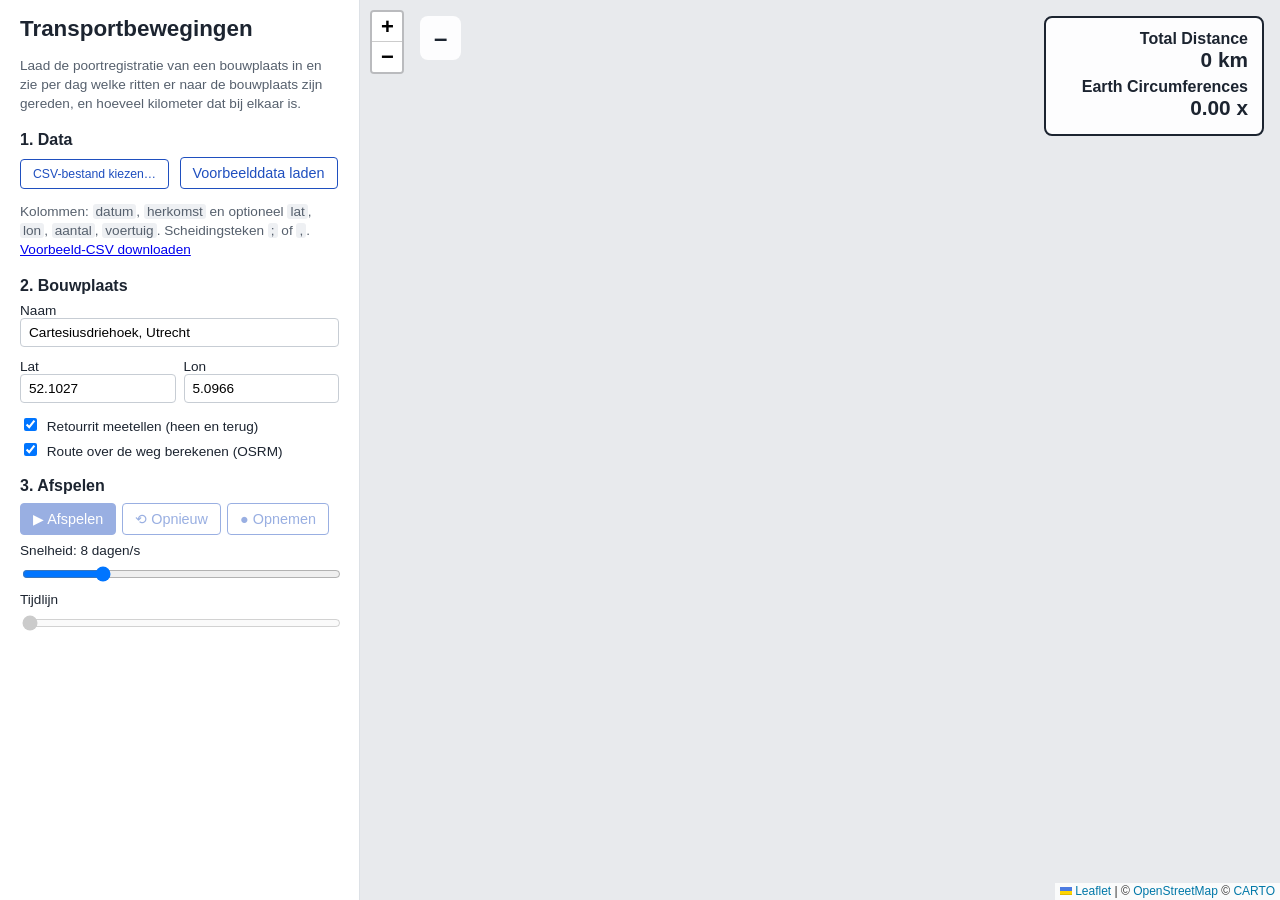
==== src/transport.html @ aef39b64 "Transportbewegingen: animatiekaart van ritten naar de bouwplaats Laadt een poortregistratie (CSV) in" ====
<!DOCTYPE html>
<html lang="nl">

<head>
  <meta charset="UTF-8">
  <meta name="viewport" content="width=device-width, initial-scale=1.0">
  <title>Transportbewegingen bouwplaats</title>
  <link rel="stylesheet" href="vendor/leaflet/leaflet.css">
  <link rel="stylesheet" href="transport.css">
</head>

<body>
  <div class="app">
    <aside class="panel">
      <h1>Transportbewegingen</h1>
      <p class="intro">Laad de poortregistratie van een bouwplaats in en zie per dag welke ritten er naar de
        bouwplaats zijn gereden, en hoeveel kilometer dat bij elkaar is.</p>

      <section>
        <h2>1. Data</h2>
        <label class="file">
          <input type="file" id="csv-file" accept=".csv,.txt">
          <span>CSV-bestand kiezen…</span>
        </label>
        <button type="button" id="load-example" class="secondary">Voorbeelddata laden</button>
        <p class="hint">Kolommen: <code>datum</code>, <code>herkomst</code> en optioneel <code>lat</code>,
          <code>lon</code>, <code>aantal</code>, <code>voertuig</code>. Scheidingsteken <code>;</code> of
          <code>,</code>. <a href="voorbeeld-poortregistratie.csv" download>Voorbeeld-CSV downloaden</a></p>
      </section>

      <section>
        <h2>2. Bouwplaats</h2>
        <div class="row">
          <label>Naam <input type="text" id="site-name" value="Cartesiusdriehoek, Utrecht"></label>
        </div>
        <div class="row two">
          <label>Lat <input type="number" id="site-lat" step="0.0001" value="52.1027"></label>
          <label>Lon <input type="number" id="site-lon" step="0.0001" value="5.0966"></label>
        </div>
        <label class="check"><input type="checkbox" id="round-trip" checked> Retourrit meetellen (heen en
          terug)</label>
        <label class="check"><input type="checkbox" id="use-routing" checked> Route over de weg berekenen
          (OSRM)</label>
      </section>

      <section>
        <h2>3. Afspelen</h2>
        <div class="controls">
          <button type="button" id="play" disabled>▶ Afspelen</button>
          <button type="button" id="restart" class="secondary" disabled>⟲ Opnieuw</button>
          <button type="button" id="record" class="secondary" disabled title="Neemt dit tabblad op als video">● Opnemen</button>
        </div>
        <label for="speed">Snelheid: <span id="speed-label">8</span> dagen/s</label>
        <input type="range" id="speed" min="1" max="30" value="8">
        <label for="scrub">Tijdlijn</label>
        <input type="range" id="scrub" min="0" max="0" value="0" disabled>
      </section>

      <p id="status" class="status" role="status"></p>

      <section id="stats" hidden>
        <h2>Samenvatting</h2>
        <dl class="kpis">
          <div><dt>Ritten</dt><dd id="kpi-trips">–</dd></div>
          <div><dt>Totaal km</dt><dd id="kpi-km">–</dd></div>
          <div><dt>Rondjes aarde</dt><dd id="kpi-earth">–</dd></div>
          <div><dt>Gem. km/rit</dt><dd id="kpi-avg">–</dd></div>
        </dl>
        <h3>Top herkomsten</h3>
        <table class="top">
          <thead><tr><th>Herkomst</th><th>Ritten</th><th>km</th></tr></thead>
          <tbody id="top-origins"></tbody>
        </table>
        <p class="hint" id="estimate-note" hidden>* Afstand geschat (hemelsbreed × 1,3): route kon niet worden
          opgehaald.</p>
      </section>
    </aside>

    <main class="map-wrap">
      <div id="map"></div>
      <div class="overlay date" id="ov-date">–</div>
      <div class="overlay totals">
        <div class="lbl">Total Distance</div>
        <div class="val" id="ov-km">0 km</div>
        <div class="lbl">Earth Circumferences</div>
        <div class="val" id="ov-earth">0.00 x</div>
      </div>
    </main>
  </div>

  <script src="vendor/leaflet/leaflet.js"></script>
  <script src="transport.js"></script>
</body>

</html>
---- src/vendor/leaflet/leaflet.css ----
/* required styles */

.leaflet-pane,
.leaflet-tile,
.leaflet-marker-icon,
.leaflet-marker-shadow,
.leaflet-tile-container,
.leaflet-pane > svg,
.leaflet-pane > canvas,
.leaflet-zoom-box,
.leaflet-image-layer,
.leaflet-layer {
	position: absolute;
	left: 0;
	top: 0;
	}
.leaflet-container {
	overflow: hidden;
	}
.leaflet-tile,
.leaflet-marker-icon,
.leaflet-marker-shadow {
	-webkit-user-select: none;
	   -moz-user-select: none;
	        user-select: none;
	  -webkit-user-drag: none;
	}
/* Prevents IE11 from highlighting tiles in blue */
.leaflet-tile::selection {
	background: transparent;
}
/* Safari renders non-retina tile on retina better with this, but Chrome is worse */
.leaflet-safari .leaflet-tile {
	image-rendering: -webkit-optimize-contrast;
	}
/* hack that prevents hw layers "stretching" when loading new tiles */
.leaflet-safari .leaflet-tile-container {
	width: 1600px;
	height: 1600px;
	-webkit-transform-origin: 0 0;
	}
.leaflet-marker-icon,
.leaflet-marker-shadow {
	display: block;
	}
/* .leaflet-container svg: reset svg max-width decleration shipped in Joomla! (joomla.org) 3.x */
/* .leaflet-container img: map is broken in FF if you have max-width: 100% on tiles */
.leaflet-container .leaflet-overlay-pane svg {
	max-width: none !important;
	max-height: none !important;
	}
.leaflet-container .leaflet-marker-pane img,
.leaflet-container .leaflet-shadow-pane img,
.leaflet-container .leaflet-tile-pane img,
.leaflet-container img.leaflet-image-layer,
.leaflet-container .leaflet-tile {
	max-width: none !important;
	max-height: none !important;
	width: auto;
	padding: 0;
	}

.leaflet-container img.leaflet-tile {
	/* See: https://bugs.chromium.org/p/chromium/issues/detail?id=600120 */
	mix-blend-mode: plus-lighter;
}

.leaflet-container.leaflet-touch-zoom {
	-ms-touch-action: pan-x pan-y;
	touch-action: pan-x pan-y;
	}
.leaflet-container.leaflet-touch-drag {
	-ms-touch-action: pinch-zoom;
	/* Fallback for FF which doesn't support pinch-zoom */
	touch-action: none;
	touch-action: pinch-zoom;
}
.leaflet-container.leaflet-touch-drag.leaflet-touch-zoom {
	-ms-touch-action: none;
	touch-action: none;
}
.leaflet-container {
	-webkit-tap-highlight-color: transparent;
}
.leaflet-container a {
	-webkit-tap-highlight-color: rgba(51, 181, 229, 0.4);
}
.leaflet-tile {
	filter: inherit;
	visibility: hidden;
	}
.leaflet-tile-loaded {
	visibility: inherit;
	}
.leaflet-zoom-box {
	width: 0;
	height: 0;
	-moz-box-sizing: border-box;
	     box-sizing: border-box;
	z-index: 800;
	}
/* workaround for https://bugzilla.mozilla.org/show_bug.cgi?id=888319 */
.leaflet-overlay-pane svg {
	-moz-user-select: none;
	}

.leaflet-pane         { z-index: 400; }

.leaflet-tile-pane    { z-index: 200; }
.leaflet-overlay-pane { z-index: 400; }
.leaflet-shadow-pane  { z-index: 500; }
.leaflet-marker-pane  { z-index: 600; }
.leaflet-tooltip-pane   { z-index: 650; }
.leaflet-popup-pane   { z-index: 700; }

.leaflet-map-pane canvas { z-index: 100; }
.leaflet-map-pane svg    { z-index: 200; }

.leaflet-vml-shape {
	width: 1px;
	height: 1px;
	}
.lvml {
	behavior: url(#default#VML);
	display: inline-block;
	position: absolute;
	}


/* control positioning */

.leaflet-control {
	position: relative;
	z-index: 800;
	pointer-events: visiblePainted; /* IE 9-10 doesn't have auto */
	pointer-events: auto;
	}
.leaflet-top,
.leaflet-bottom {
	position: absolute;
	z-index: 1000;
	pointer-events: none;
	}
.leaflet-top {
	top: 0;
	}
.leaflet-right {
	right: 0;
	}
.leaflet-bottom {
	bottom: 0;
	}
.leaflet-left {
	left: 0;
	}
.leaflet-control {
	float: left;
	clear: both;
	}
.leaflet-right .leaflet-control {
	float: right;
	}
.leaflet-top .leaflet-control {
	margin-top: 10px;
	}
.leaflet-bottom .leaflet-control {
	margin-bottom: 10px;
	}
.leaflet-left .leaflet-control {
	margin-left: 10px;
	}
.leaflet-right .leaflet-control {
	margin-right: 10px;
	}


/* zoom and fade animations */

.leaflet-fade-anim .leaflet-popup {
	opacity: 0;
	-webkit-transition: opacity 0.2s linear;
	   -moz-transition: opacity 0.2s linear;
	        transition: opacity 0.2s linear;
	}
.leaflet-fade-anim .leaflet-map-pane .leaflet-popup {
	opacity: 1;
	}
.leaflet-zoom-animated {
	-webkit-transform-origin: 0 0;
	    -ms-transform-origin: 0 0;
	        transform-origin: 0 0;
	}
svg.leaflet-zoom-animated {
	will-change: transform;
}

.leaflet-zoom-anim .leaflet-zoom-animated {
	-webkit-transition: -webkit-transform 0.25s cubic-bezier(0,0,0.25,1);
	   -moz-transition:    -moz-transform 0.25s cubic-bezier(0,0,0.25,1);
	        transition:         transform 0.25s cubic-bezier(0,0,0.25,1);
	}
.leaflet-zoom-anim .leaflet-tile,
.leaflet-pan-anim .leaflet-tile {
	-webkit-transition: none;
	   -moz-transition: none;
	        transition: none;
	}

.leaflet-zoom-anim .leaflet-zoom-hide {
	visibility: hidden;
	}


/* cursors */

.leaflet-interactive {
	cursor: pointer;
	}
.leaflet-grab {
	cursor: -webkit-grab;
	cursor:    -moz-grab;
	cursor:         grab;
	}
.leaflet-crosshair,
.leaflet-crosshair .leaflet-interactive {
	cursor: crosshair;
	}
.leaflet-popup-pane,
.leaflet-control {
	cursor: auto;
	}
.leaflet-dragging .leaflet-grab,
.leaflet-dragging .leaflet-grab .leaflet-interactive,
.leaflet-dragging .leaflet-marker-draggable {
	cursor: move;
	cursor: -webkit-grabbing;
	cursor:    -moz-grabbing;
	cursor:         grabbing;
	}

/* marker & overlays interactivity */
.leaflet-marker-icon,
.leaflet-marker-shadow,
.leaflet-image-layer,
.leaflet-pane > svg path,
.leaflet-tile-container {
	pointer-events: none;
	}

.leaflet-marker-icon.leaflet-interactive,
.leaflet-image-layer.leaflet-interactive,
.leaflet-pane > svg path.leaflet-interactive,
svg.leaflet-image-layer.leaflet-interactive path {
	pointer-events: visiblePainted; /* IE 9-10 doesn't have auto */
	pointer-events: auto;
	}

/* visual tweaks */

.leaflet-container {
	background: #ddd;
	outline-offset: 1px;
	}
.leaflet-container a {
	color: #0078A8;
	}
.leaflet-zoom-box {
	border: 2px dotted #38f;
	background: rgba(255,255,255,0.5);
	}


/* general typography */
.leaflet-container {
	font-family: "Helvetica Neue", Arial, Helvetica, sans-serif;
	font-size: 12px;
	font-size: 0.75rem;
	line-height: 1.5;
	}


/* general toolbar styles */

.leaflet-bar {
	box-shadow: 0 1px 5px rgba(0,0,0,0.65);
	border-radius: 4px;
	}
.leaflet-bar a {
	background-color: #fff;
	border-bottom: 1px solid #ccc;
	width: 26px;
	height: 26px;
	line-height: 26px;
	display: block;
	text-align: center;
	text-decoration: none;
	color: black;
	}
.leaflet-bar a,
.leaflet-control-layers-toggle {
	background-position: 50% 50%;
	background-repeat: no-repeat;
	display: block;
	}
.leaflet-bar a:hover,
.leaflet-bar a:focus {
	background-color: #f4f4f4;
	}
.leaflet-bar a:first-child {
	border-top-left-radius: 4px;
	border-top-right-radius: 4px;
	}
.leaflet-bar a:last-child {
	border-bottom-left-radius: 4px;
	border-bottom-right-radius: 4px;
	border-bottom: none;
	}
.leaflet-bar a.leaflet-disabled {
	cursor: default;
	background-color: #f4f4f4;
	color: #bbb;
	}

.leaflet-touch .leaflet-bar a {
	width: 30px;
	height: 30px;
	line-height: 30px;
	}
.leaflet-touch .leaflet-bar a:first-child {
	border-top-left-radius: 2px;
	border-top-right-radius: 2px;
	}
.leaflet-touch .leaflet-bar a:last-child {
	border-bottom-left-radius: 2px;
	border-bottom-right-radius: 2px;
	}

/* zoom control */

.leaflet-control-zoom-in,
.leaflet-control-zoom-out {
	font: bold 18px 'Lucida Console', Monaco, monospace;
	text-indent: 1px;
	}

.leaflet-touch .leaflet-control-zoom-in, .leaflet-touch .leaflet-control-zoom-out  {
	font-size: 22px;
	}


/* layers control */

.leaflet-control-layers {
	box-shadow: 0 1px 5px rgba(0,0,0,0.4);
	background: #fff;
	border-radius: 5px;
	}
.leaflet-control-layers-toggle {
	background-image: url(images/layers.png);
	width: 36px;
	height: 36px;
	}
.leaflet-retina .leaflet-control-layers-toggle {
	background-image: url(images/layers-2x.png);
	background-size: 26px 26px;
	}
.leaflet-touch .leaflet-control-layers-toggle {
	width: 44px;
	height: 44px;
	}
.leaflet-control-layers .leaflet-control-layers-list,
.leaflet-control-layers-expanded .leaflet-control-layers-toggle {
	display: none;
	}
.leaflet-control-layers-expanded .leaflet-control-layers-list {
	display: block;
	position: relative;
	}
.leaflet-control-layers-expanded {
	padding: 6px 10px 6px 6px;
	color: #333;
	background: #fff;
	}
.leaflet-control-layers-scrollbar {
	overflow-y: scroll;
	overflow-x: hidden;
	padding-right: 5px;
	}
.leaflet-control-layers-selector {
	margin-top: 2px;
	position: relative;
	top: 1px;
	}
.leaflet-control-layers label {
	display: block;
	font-size: 13px;
	font-size: 1.08333em;
	}
.leaflet-control-layers-separator {
	height: 0;
	border-top: 1px solid #ddd;
	margin: 5px -10px 5px -6px;
	}

/* Default icon URLs */
.leaflet-default-icon-path { /* used only in path-guessing heuristic, see L.Icon.Default */
	background-image: url(images/marker-icon.png);
	}


/* attribution and scale controls */

.leaflet-container .leaflet-control-attribution {
	background: #fff;
	background: rgba(255, 255, 255, 0.8);
	margin: 0;
	}
.leaflet-control-attribution,
.leaflet-control-scale-line {
	padding: 0 5px;
	color: #333;
	line-height: 1.4;
	}
.leaflet-control-attribution a {
	text-decoration: none;
	}
.leaflet-control-attribution a:hover,
.leaflet-control-attribution a:focus {
	text-decoration: underline;
	}
.leaflet-attribution-flag {
	display: inline !important;
	vertical-align: baseline !important;
	width: 1em;
	height: 0.6669em;
	}
.leaflet-left .leaflet-control-scale {
	margin-left: 5px;
	}
.leaflet-bottom .leaflet-control-scale {
	margin-bottom: 5px;
	}
.leaflet-control-scale-line {
	border: 2px solid #777;
	border-top: none;
	line-height: 1.1;
	padding: 2px 5px 1px;
	white-space: nowrap;
	-moz-box-sizing: border-box;
	     box-sizing: border-box;
	background: rgba(255, 255, 255, 0.8);
	text-shadow: 1px 1px #fff;
	}
.leaflet-control-scale-line:not(:first-child) {
	border-top: 2px solid #777;
	border-bottom: none;
	margin-top: -2px;
	}
.leaflet-control-scale-line:not(:first-child):not(:last-child) {
	border-bottom: 2px solid #777;
	}

.leaflet-touch .leaflet-control-attribution,
.leaflet-touch .leaflet-control-layers,
.leaflet-touch .leaflet-bar {
	box-shadow: none;
	}
.leaflet-touch .leaflet-control-layers,
.leaflet-touch .leaflet-bar {
	border: 2px solid rgba(0,0,0,0.2);
	background-clip: padding-box;
	}


/* popup */

.leaflet-popup {
	position: absolute;
	text-align: center;
	margin-bottom: 20px;
	}
.leaflet-popup-content-wrapper {
	padding: 1px;
	text-align: left;
	border-radius: 12px;
	}
.leaflet-popup-content {
	margin: 13px 24px 13px 20px;
	line-height: 1.3;
	font-size: 13px;
	font-size: 1.08333em;
	min-height: 1px;
	}
.leaflet-popup-content p {
	margin: 17px 0;
	margin: 1.3em 0;
	}
.leaflet-popup-tip-container {
	width: 40px;
	height: 20px;
	position: absolute;
	left: 50%;
	margin-top: -1px;
	margin-left: -20px;
	overflow: hidden;
	pointer-events: none;
	}
.leaflet-popup-tip {
	width: 17px;
	height: 17px;
	padding: 1px;

	margin: -10px auto 0;
	pointer-events: auto;

	-webkit-transform: rotate(45deg);
	   -moz-transform: rotate(45deg);
	    -ms-transform: rotate(45deg);
	        transform: rotate(45deg);
	}
.leaflet-popup-content-wrapper,
.leaflet-popup-tip {
	background: white;
	color: #333;
	box-shadow: 0 3px 14px rgba(0,0,0,0.4);
	}
.leaflet-container a.leaflet-popup-close-button {
	position: absolute;
	top: 0;
	right: 0;
	border: none;
	text-align: center;
	width: 24px;
	height: 24px;
	font: 16px/24px Tahoma, Verdana, sans-serif;
	color: #757575;
	text-decoration: none;
	background: transparent;
	}
.leaflet-container a.leaflet-popup-close-button:hover,
.leaflet-container a.leaflet-popup-close-button:focus {
	color: #585858;
	}
.leaflet-popup-scrolled {
	overflow: auto;
	}

.leaflet-oldie .leaflet-popup-content-wrapper {
	-ms-zoom: 1;
	}
.leaflet-oldie .leaflet-popup-tip {
	width: 24px;
	margin: 0 auto;

	-ms-filter: "progid:DXImageTransform.Microsoft.Matrix(M11=0.70710678, M12=0.70710678, M21=-0.70710678, M22=0.70710678)";
	filter: progid:DXImageTransform.Microsoft.Matrix(M11=0.70710678, M12=0.70710678, M21=-0.70710678, M22=0.70710678);
	}

.leaflet-oldie .leaflet-control-zoom,
.leaflet-oldie .leaflet-control-layers,
.leaflet-oldie .leaflet-popup-content-wrapper,
.leaflet-oldie .leaflet-popup-tip {
	border: 1px solid #999;
	}


/* div icon */

.leaflet-div-icon {
	background: #fff;
	border: 1px solid #666;
	}


/* Tooltip */
/* Base styles for the element that has a tooltip */
.leaflet-tooltip {
	position: absolute;
	padding: 6px;
	background-color: #fff;
	border: 1px solid #fff;
	border-radius: 3px;
	color: #222;
	white-space: nowrap;
	-webkit-user-select: none;
	-moz-user-select: none;
	-ms-user-select: none;
	user-select: none;
	pointer-events: none;
	box-shadow: 0 1px 3px rgba(0,0,0,0.4);
	}
.leaflet-tooltip.leaflet-interactive {
	cursor: pointer;
	pointer-events: auto;
	}
.leaflet-tooltip-top:before,
.leaflet-tooltip-bottom:before,
.leaflet-tooltip-left:before,
.leaflet-tooltip-right:before {
	position: absolute;
	pointer-events: none;
	border: 6px solid transparent;
	background: transparent;
	content: "";
	}

/* Directions */

.leaflet-tooltip-bottom {
	margin-top: 6px;
}
.leaflet-tooltip-top {
	margin-top: -6px;
}
.leaflet-tooltip-bottom:before,
.leaflet-tooltip-top:before {
	left: 50%;
	margin-left: -6px;
	}
.leaflet-tooltip-top:before {
	bottom: 0;
	margin-bottom: -12px;
	border-top-color: #fff;
	}
.leaflet-tooltip-bottom:before {
	top: 0;
	margin-top: -12px;
	margin-left: -6px;
	border-bottom-color: #fff;
	}
.leaflet-tooltip-left {
	margin-left: -6px;
}
.leaflet-tooltip-right {
	margin-left: 6px;
}
.leaflet-tooltip-left:before,
.leaflet-tooltip-right:before {
	top: 50%;
	margin-top: -6px;
	}
.leaflet-tooltip-left:before {
	right: 0;
	margin-right: -12px;
	border-left-color: #fff;
	}
.leaflet-tooltip-right:before {
	left: 0;
	margin-left: -12px;
	border-right-color: #fff;
	}

/* Printing */

@media print {
	/* Prevent printers from removing background-images of controls. */
	.leaflet-control {
		-webkit-print-color-adjust: exact;
		print-color-adjust: exact;
		}
	}
---- src/transport.css ----
* {
  box-sizing: border-box;
  font-family: Arial, Helvetica, sans-serif;
}

html, body {
  margin: 0;
  height: 100%;
  background: #f4f5f7;
  color: #1c2430;
}

.app {
  display: flex;
  height: 100vh;
}

.panel {
  width: 360px;
  flex: none;
  overflow-y: auto;
  padding: 16px 20px;
  background: #fff;
  border-right: 1px solid #dde1e6;
}

.panel h1 { font-size: 1.4em; margin: 0 0 4px; }
.panel h2 { font-size: 1em; margin: 18px 0 8px; }
.panel h3 { font-size: .9em; margin: 14px 0 6px; }
.intro, .hint { font-size: .85em; color: #56606d; line-height: 1.4; }
code { background: #eef0f3; padding: 0 3px; border-radius: 3px; }

label { display: block; font-size: .85em; margin: 6px 0; }
.row.two { display: flex; gap: 8px; }
.row.two label { flex: 1; }
input[type=text], input[type=number] {
  width: 100%;
  padding: 6px 8px;
  border: 1px solid #c7cdd4;
  border-radius: 4px;
  font-size: 1em;
}
.check input { margin-right: 6px; }
input[type=range] { width: 100%; }

button, .file span {
  display: inline-block;
  padding: 7px 12px;
  border: 1px solid #1f4fbf;
  border-radius: 4px;
  background: #1f4fbf;
  color: #fff;
  font-size: .9em;
  cursor: pointer;
}
button.secondary, .file span { background: #fff; color: #1f4fbf; }
button:disabled { opacity: .45; cursor: default; }
.file input { display: none; }
.file { display: inline-block; margin: 0 6px 0 0; }
.controls { display: flex; gap: 6px; flex-wrap: wrap; margin-bottom: 8px; }

.status { font-size: .85em; min-height: 1.2em; color: #1f4fbf; }
.status.error { color: #b3261e; }

.kpis { display: grid; grid-template-columns: 1fr 1fr; gap: 8px; margin: 0; }
.kpis div { background: #f4f5f7; border-radius: 6px; padding: 8px 10px; }
.kpis dt { font-size: .75em; color: #56606d; }
.kpis dd { margin: 2px 0 0; font-size: 1.2em; font-weight: bold; font-variant-numeric: tabular-nums; }

table.top { width: 100%; border-collapse: collapse; font-size: .82em; }
table.top th, table.top td { text-align: left; padding: 4px 2px; border-bottom: 1px solid #eceef1; }
table.top td:nth-child(n+2), table.top th:nth-child(n+2) { text-align: right; font-variant-numeric: tabular-nums; }

.map-wrap { position: relative; flex: 1; }
#map { position: absolute; inset: 0; background: #e8eaed; }

.overlay {
  position: absolute;
  z-index: 500;
  background: rgba(255, 255, 255, .92);
  border-radius: 8px;
  padding: 8px 14px;
  font-weight: bold;
  pointer-events: none;
}
.overlay.date { top: 16px; left: 60px; font-size: 1.5em; }
.overlay.totals {
  top: 16px;
  right: 16px;
  text-align: right;
  border: 2px solid #1c2430;
  min-width: 220px;
}
.overlay.totals .lbl { font-size: 1em; margin-top: 4px; }
.overlay.totals .val { font-size: 1.3em; font-variant-numeric: tabular-nums; margin-bottom: 6px; }

@media (max-width: 800px) {
  .app { flex-direction: column; height: auto; }
  .panel { width: 100%; border-right: 0; }
  .map-wrap { height: 70vh; }
  .overlay.totals { min-width: 0; }
}
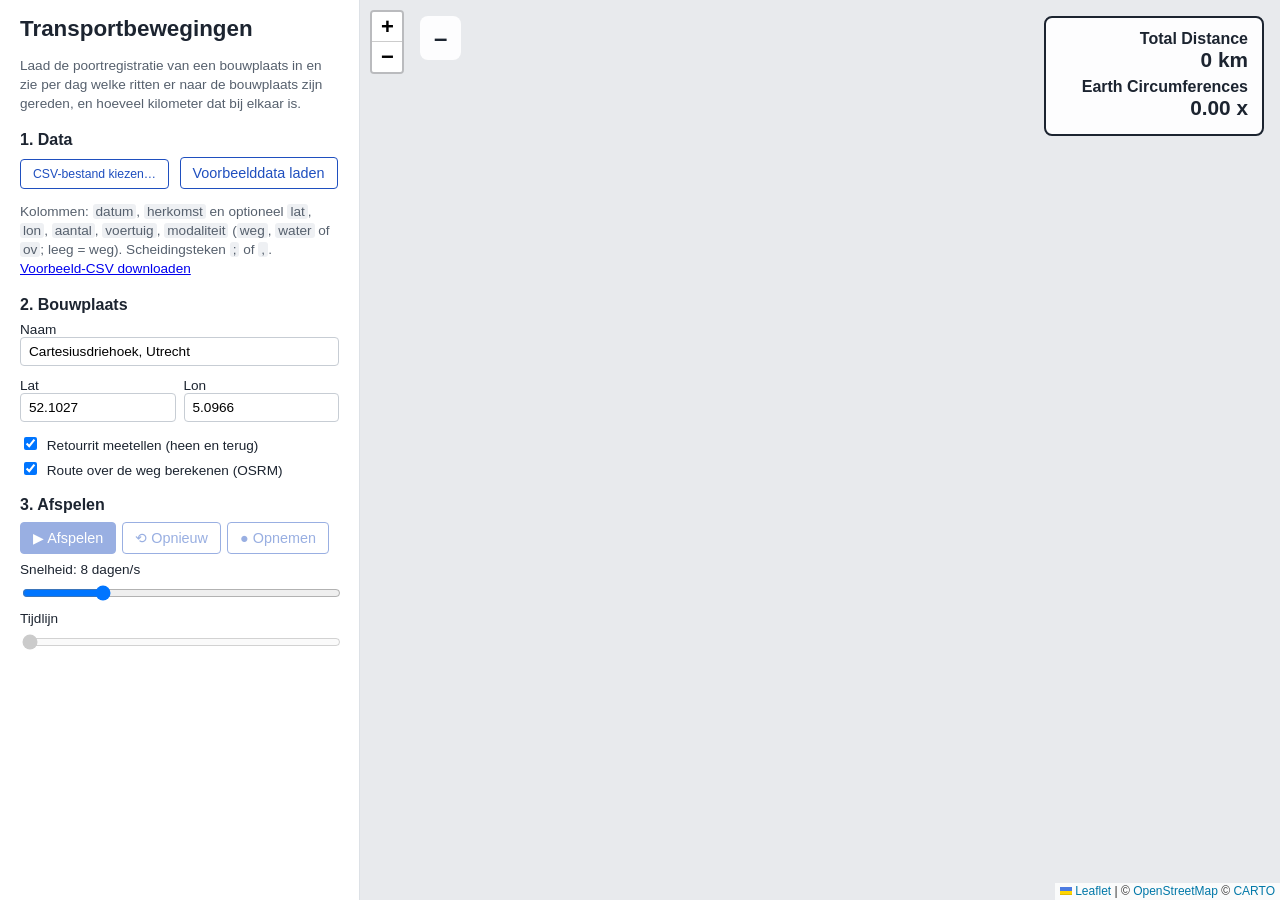
==== commit 74521a1f: "Transportbewegingen: vervoer over water en via OV CSV krijgt een optionele kolom modaliteit (weg, wa" ====
--- a/src/transport.html
+++ b/src/transport.html
@@ -24,7 +24,8 @@
         </label>
         <button type="button" id="load-example" class="secondary">Voorbeelddata laden</button>
         <p class="hint">Kolommen: <code>datum</code>, <code>herkomst</code> en optioneel <code>lat</code>,
-          <code>lon</code>, <code>aantal</code>, <code>voertuig</code>. Scheidingsteken <code>;</code> of
+          <code>lon</code>, <code>aantal</code>, <code>voertuig</code>, <code>modaliteit</code>
+          (<code>weg</code>, <code>water</code> of <code>ov</code>; leeg = weg). Scheidingsteken <code>;</code> of
           <code>,</code>. <a href="voorbeeld-poortregistratie.csv" download>Voorbeeld-CSV downloaden</a></p>
       </section>
 
@@ -61,14 +62,22 @@
       <section id="stats" hidden>
         <h2>Samenvatting</h2>
         <dl class="kpis">
-          <div><dt>Ritten</dt><dd id="kpi-trips">–</dd></div>
+          <div><dt>Bewegingen</dt><dd id="kpi-trips">–</dd></div>
           <div><dt>Totaal km</dt><dd id="kpi-km">–</dd></div>
           <div><dt>Rondjes aarde</dt><dd id="kpi-earth">–</dd></div>
-          <div><dt>Gem. km/rit</dt><dd id="kpi-avg">–</dd></div>
+          <div><dt>Gem. km/beweging</dt><dd id="kpi-avg">–</dd></div>
         </dl>
+        <h3>Per modaliteit</h3>
+        <table class="top">
+          <thead><tr><th>Modaliteit</th><th>Aantal</th><th>km</th><th>Aandeel</th></tr></thead>
+          <tbody id="mode-table"></tbody>
+        </table>
+        <p class="hint" id="water-note" hidden>Waterroutes lopen over een schematisch netwerk van de grote vaarwegen.
+          Het voor- en natransport tussen kade en herkomst/bouwplaats telt mee als weg-km.</p>
+        <p class="hint" id="ov-note" hidden>OV-reizen (bijv. personeel per trein of bus) zijn geschat als hemelsbreed × 1,2.</p>
         <h3>Top herkomsten</h3>
         <table class="top">
-          <thead><tr><th>Herkomst</th><th>Ritten</th><th>km</th></tr></thead>
+          <thead><tr><th>Herkomst</th><th>Via</th><th>Aantal</th><th>km</th></tr></thead>
           <tbody id="top-origins"></tbody>
         </table>
         <p class="hint" id="estimate-note" hidden>* Afstand geschat (hemelsbreed × 1,3): route kon niet worden
@@ -84,6 +93,7 @@
         <div class="val" id="ov-km">0 km</div>
         <div class="lbl">Earth Circumferences</div>
         <div class="val" id="ov-earth">0.00 x</div>
+        <div class="modes" id="ov-modes" hidden></div>
       </div>
     </main>
   </div>
--- a/src/transport.css
+++ b/src/transport.css
@@ -71,6 +71,11 @@
 table.top th, table.top td { text-align: left; padding: 4px 2px; border-bottom: 1px solid #eceef1; }
 table.top td:nth-child(n+2), table.top th:nth-child(n+2) { text-align: right; font-variant-numeric: tabular-nums; }
 
+.mode-road { color: #2456c9; }
+.mode-water { color: #0b9bb0; }
+.mode-ov { color: #2e9d4a; }
+table.top td.mode-road, table.top td.mode-water, table.top td.mode-ov { font-weight: bold; text-align: left; }
+
 .map-wrap { position: relative; flex: 1; }
 #map { position: absolute; inset: 0; background: #e8eaed; }
 
@@ -94,6 +99,12 @@
 .overlay.totals .lbl { font-size: 1em; margin-top: 4px; }
 .overlay.totals .val { font-size: 1.3em; font-variant-numeric: tabular-nums; margin-bottom: 6px; }
 
+.overlay .modes { border-top: 1px solid #c7cdd4; padding-top: 6px; font-size: .85em; }
+.mode-row { display: flex; align-items: center; gap: 6px; margin: 2px 0; }
+.mode-row .mode-val { margin-left: auto; font-variant-numeric: tabular-nums; }
+.swatch { display: inline-block; width: 18px; height: 0; border-top: 4px solid currentColor; }
+.swatch.mode-ov { border-top-style: dashed; }
+
 @media (max-width: 800px) {
   .app { flex-direction: column; height: auto; }
   .panel { width: 100%; border-right: 0; }
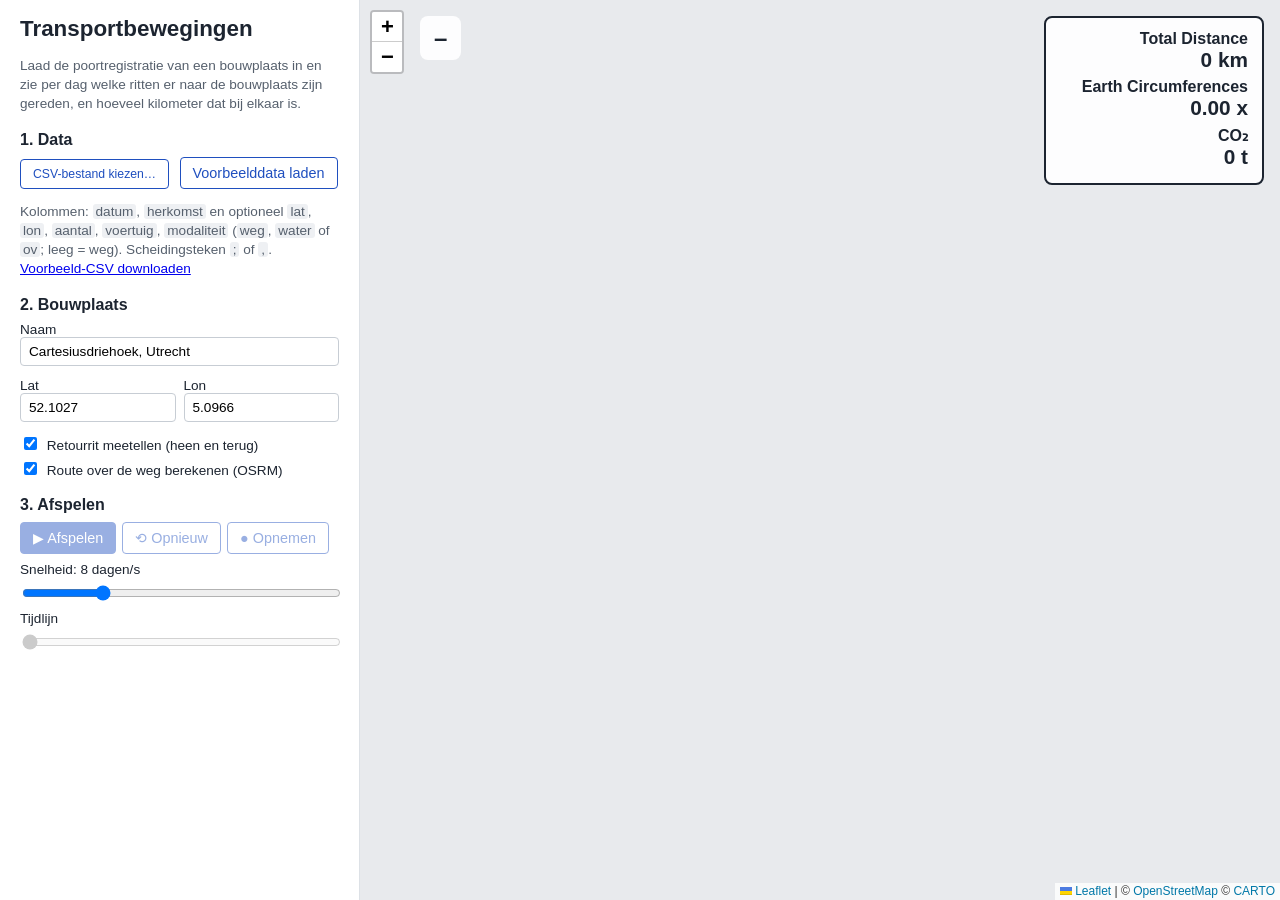
==== commit 9df3784f: "Transportbewegingen: CO2-berekening en scenario bundelen over water Emissiefactoren per modaliteit (" ====
--- a/src/transport.html
+++ b/src/transport.html
@@ -83,6 +83,50 @@
         <p class="hint" id="estimate-note" hidden>* Afstand geschat (hemelsbreed × 1,3): route kon niet worden
           opgehaald.</p>
       </section>
+
+      <section id="co2" hidden>
+        <h2>CO₂ en scenario</h2>
+        <details>
+          <summary>Emissiefactoren (kg CO₂ per km)</summary>
+          <div class="row two">
+            <label>Vrachtwagen <input type="number" id="co2-road" step="0.01" min="0" value="0.90"></label>
+            <label>Binnenvaartschip <input type="number" id="co2-water" step="0.5" min="0" value="15"></label>
+          </div>
+          <div class="row two">
+            <label>OV (per reiziger) <input type="number" id="co2-ov" step="0.005" min="0" value="0.03"></label>
+            <label>Auto (ter vergelijking) <input type="number" id="co2-car" step="0.01" min="0" value="0.19"></label>
+          </div>
+          <p class="hint">Indicatieve standaardwaarden (well-to-wheel). Vervang ze door de factoren uit jullie eigen
+            CO₂-rapportage, bijvoorbeeld van CO2emissiefactoren.nl.</p>
+        </details>
+
+        <h3>Scenario: bundelen over water</h3>
+        <p class="hint">Wegritten die dicht bij een kade beginnen gaan gebundeld per schip naar de kade bij de
+          bouwplaats; het laatste stuk blijft per vrachtwagen.</p>
+        <div class="row two">
+          <label>Max. km herkomst/bouwplaats–kade <input type="number" id="scn-quay" min="0" step="1" value="10"></label>
+          <label>Min. wegafstand (km) <input type="number" id="scn-min" min="0" step="5" value="25"></label>
+        </div>
+        <label>Vrachtwagenladingen per vaart <input type="number" id="scn-bundle" min="1" step="1" value="30"></label>
+        <div class="vehicles">
+          <span class="hint">Voertuigtypes die over water mogen:</span>
+          <div id="scn-vehicles"></div>
+        </div>
+
+        <table class="top co2">
+          <thead><tr><th></th><th>Huidig</th><th>Scenario</th><th>Verschil</th></tr></thead>
+          <tbody id="co2-table"></tbody>
+        </table>
+        <p class="scn-summary" id="scn-summary"></p>
+        <div id="scn-lanes-wrap" hidden>
+          <h3>Verschoven herkomsten</h3>
+          <table class="top">
+            <thead><tr><th>Herkomst</th><th>Ritten</th><th>Vaarten</th><th>CO₂</th></tr></thead>
+            <tbody id="scn-lanes"></tbody>
+          </table>
+        </div>
+        <p class="hint" id="co2-ov-car" hidden></p>
+      </section>
     </aside>
 
     <main class="map-wrap">
@@ -93,6 +137,8 @@
         <div class="val" id="ov-km">0 km</div>
         <div class="lbl">Earth Circumferences</div>
         <div class="val" id="ov-earth">0.00 x</div>
+        <div class="lbl">CO₂</div>
+        <div class="val" id="ov-co2">0 t</div>
         <div class="modes" id="ov-modes" hidden></div>
       </div>
     </main>
--- a/src/transport.css
+++ b/src/transport.css
@@ -76,6 +76,15 @@
 .mode-ov { color: #2e9d4a; }
 table.top td.mode-road, table.top td.mode-water, table.top td.mode-ov { font-weight: bold; text-align: left; }
 
+details summary { cursor: pointer; font-size: .85em; margin: 4px 0; }
+.vehicles { margin: 6px 0 10px; }
+.vehicles .check { display: inline-block; margin: 2px 10px 2px 0; }
+table.co2 { margin-top: 6px; }
+table.top tr.total td { font-weight: bold; border-top: 1px solid #1c2430; }
+table.top td.better { color: #1e7b34; }
+table.top td.worse { color: #b3261e; }
+.scn-summary { font-size: .88em; font-weight: bold; line-height: 1.4; }
+
 .map-wrap { position: relative; flex: 1; }
 #map { position: absolute; inset: 0; background: #e8eaed; }
 
